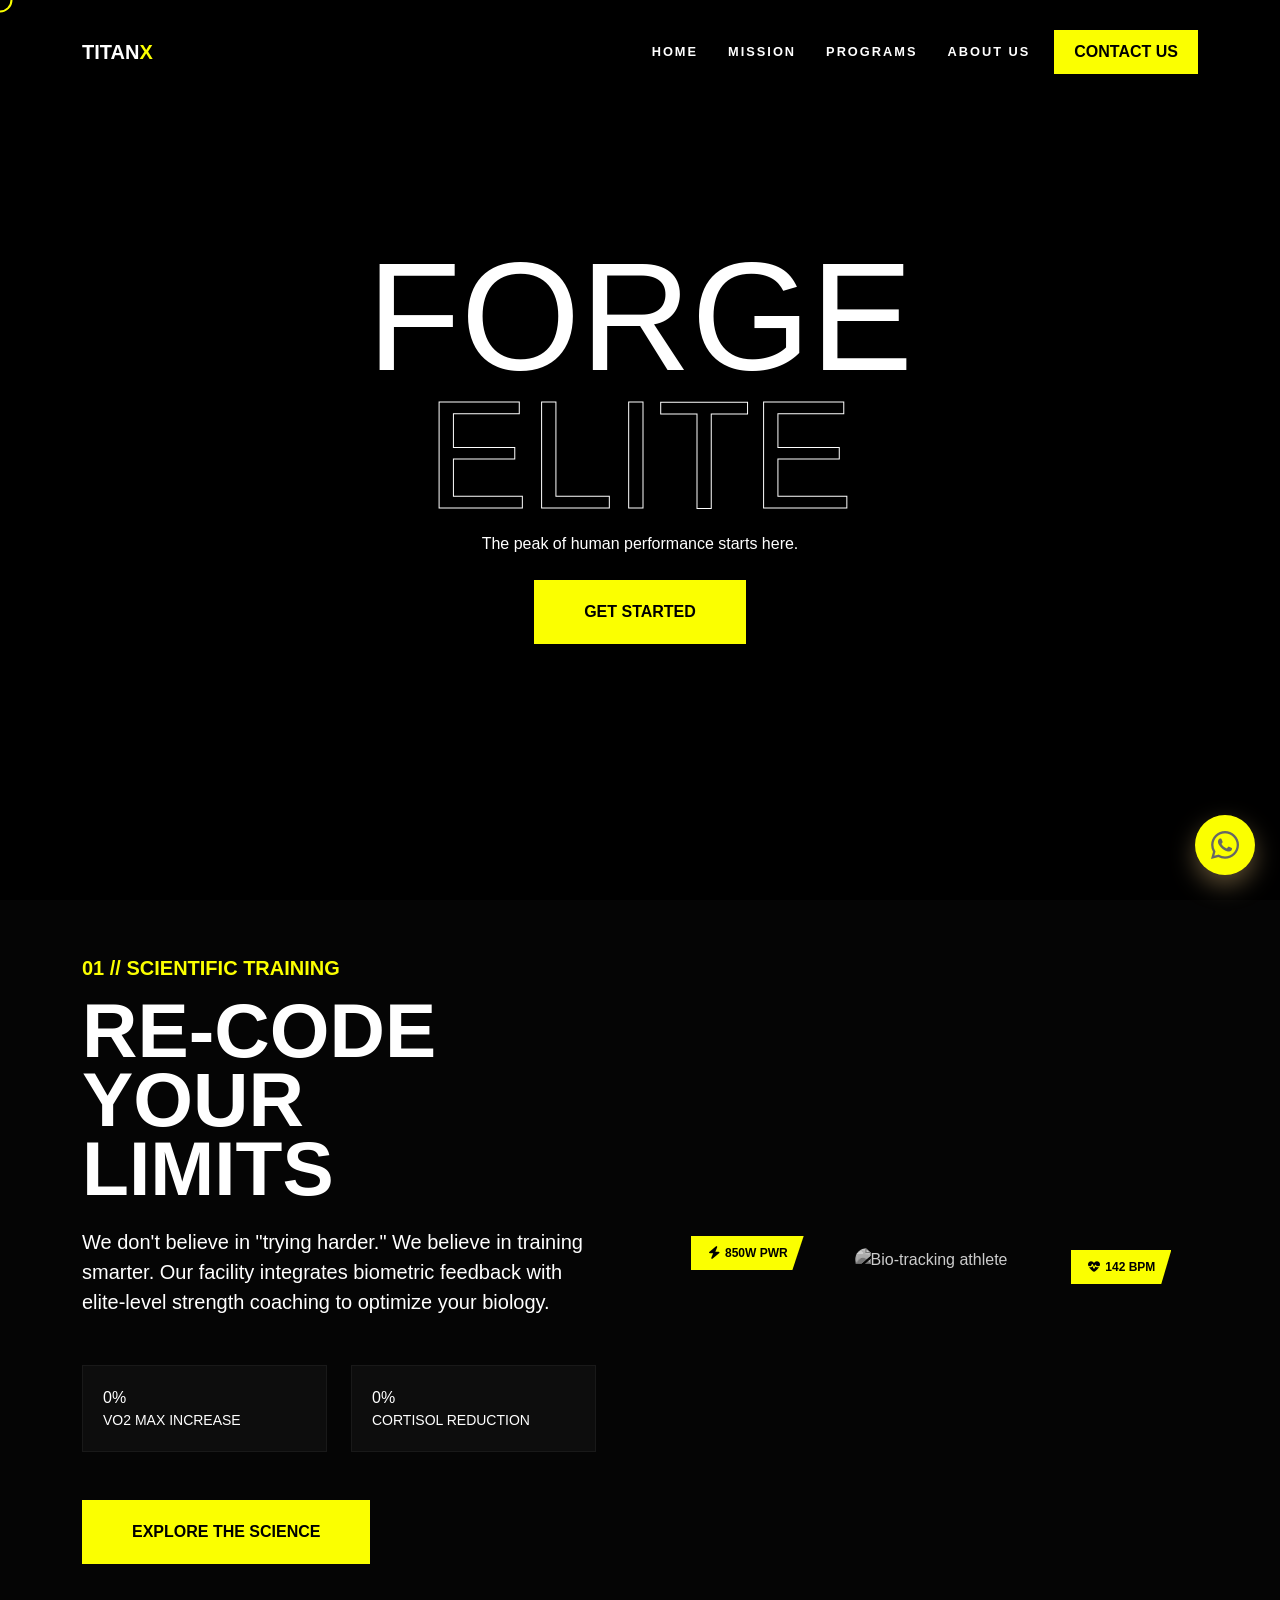
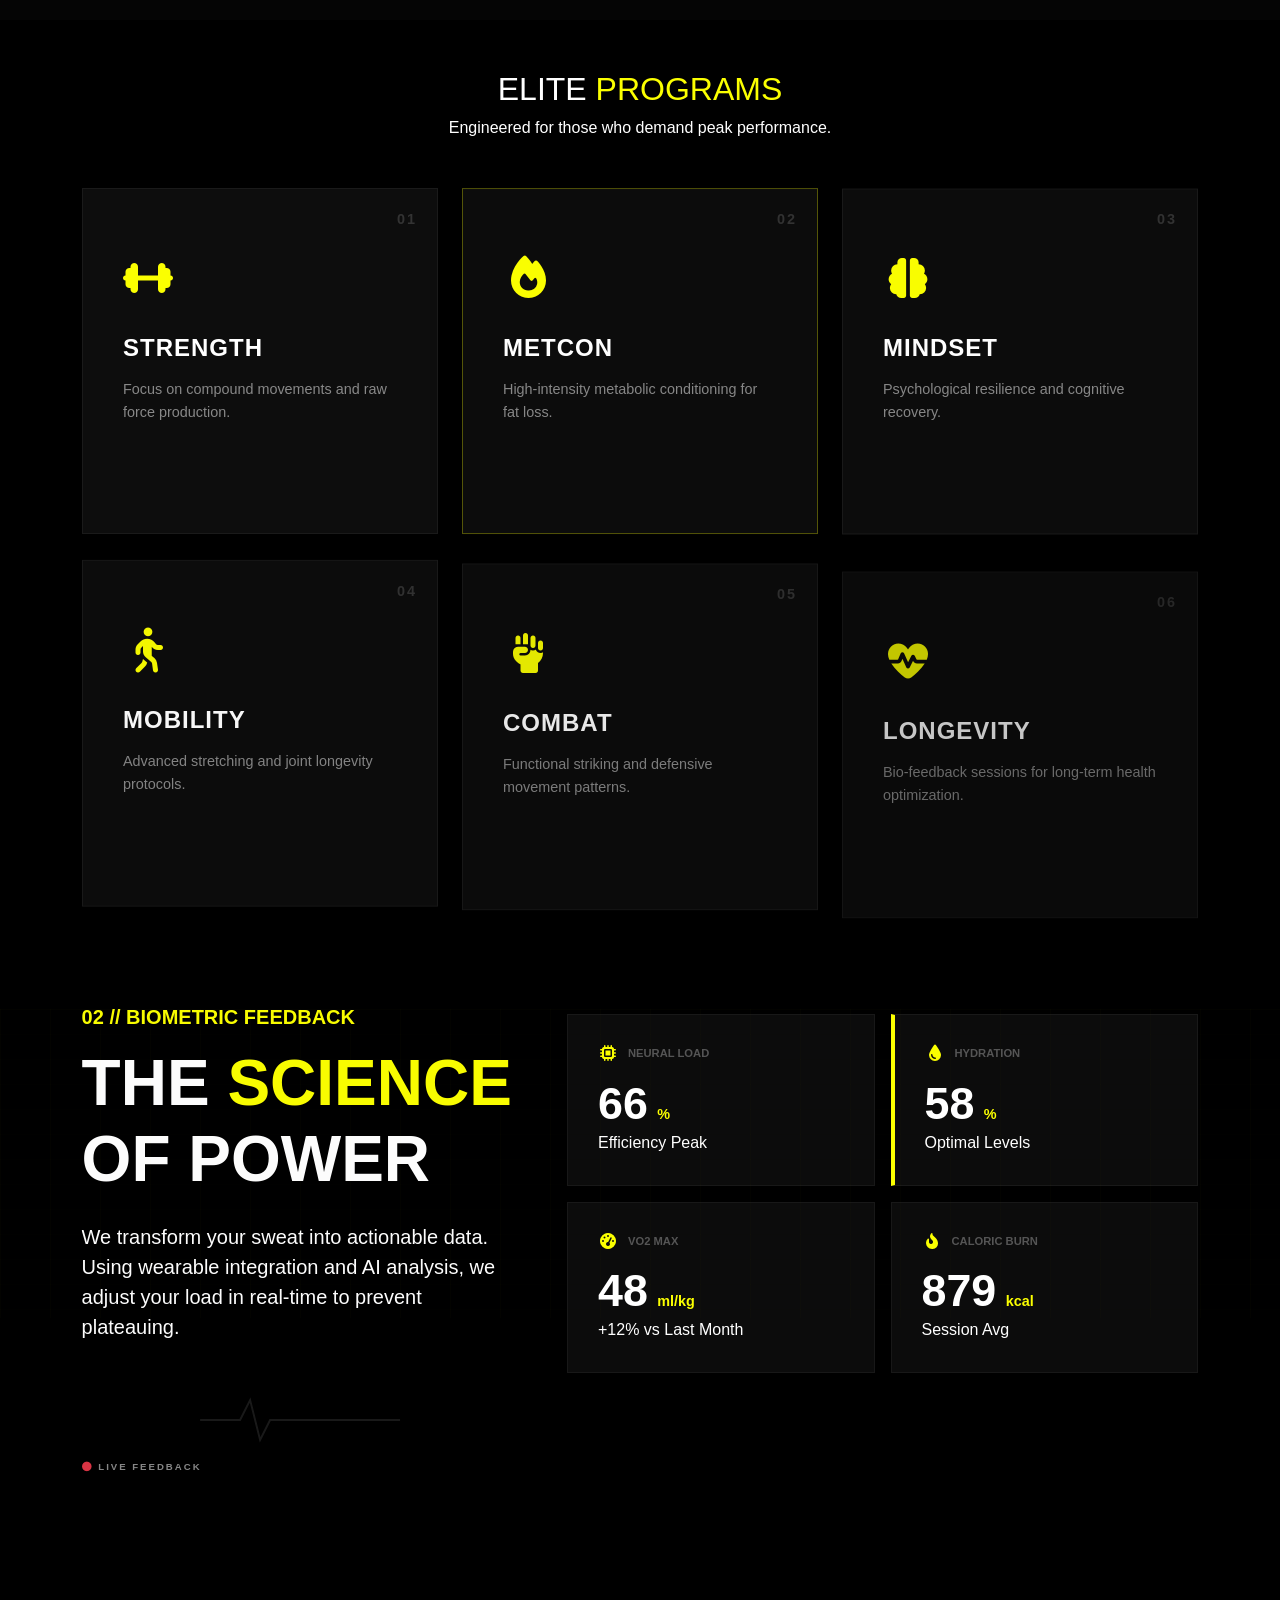
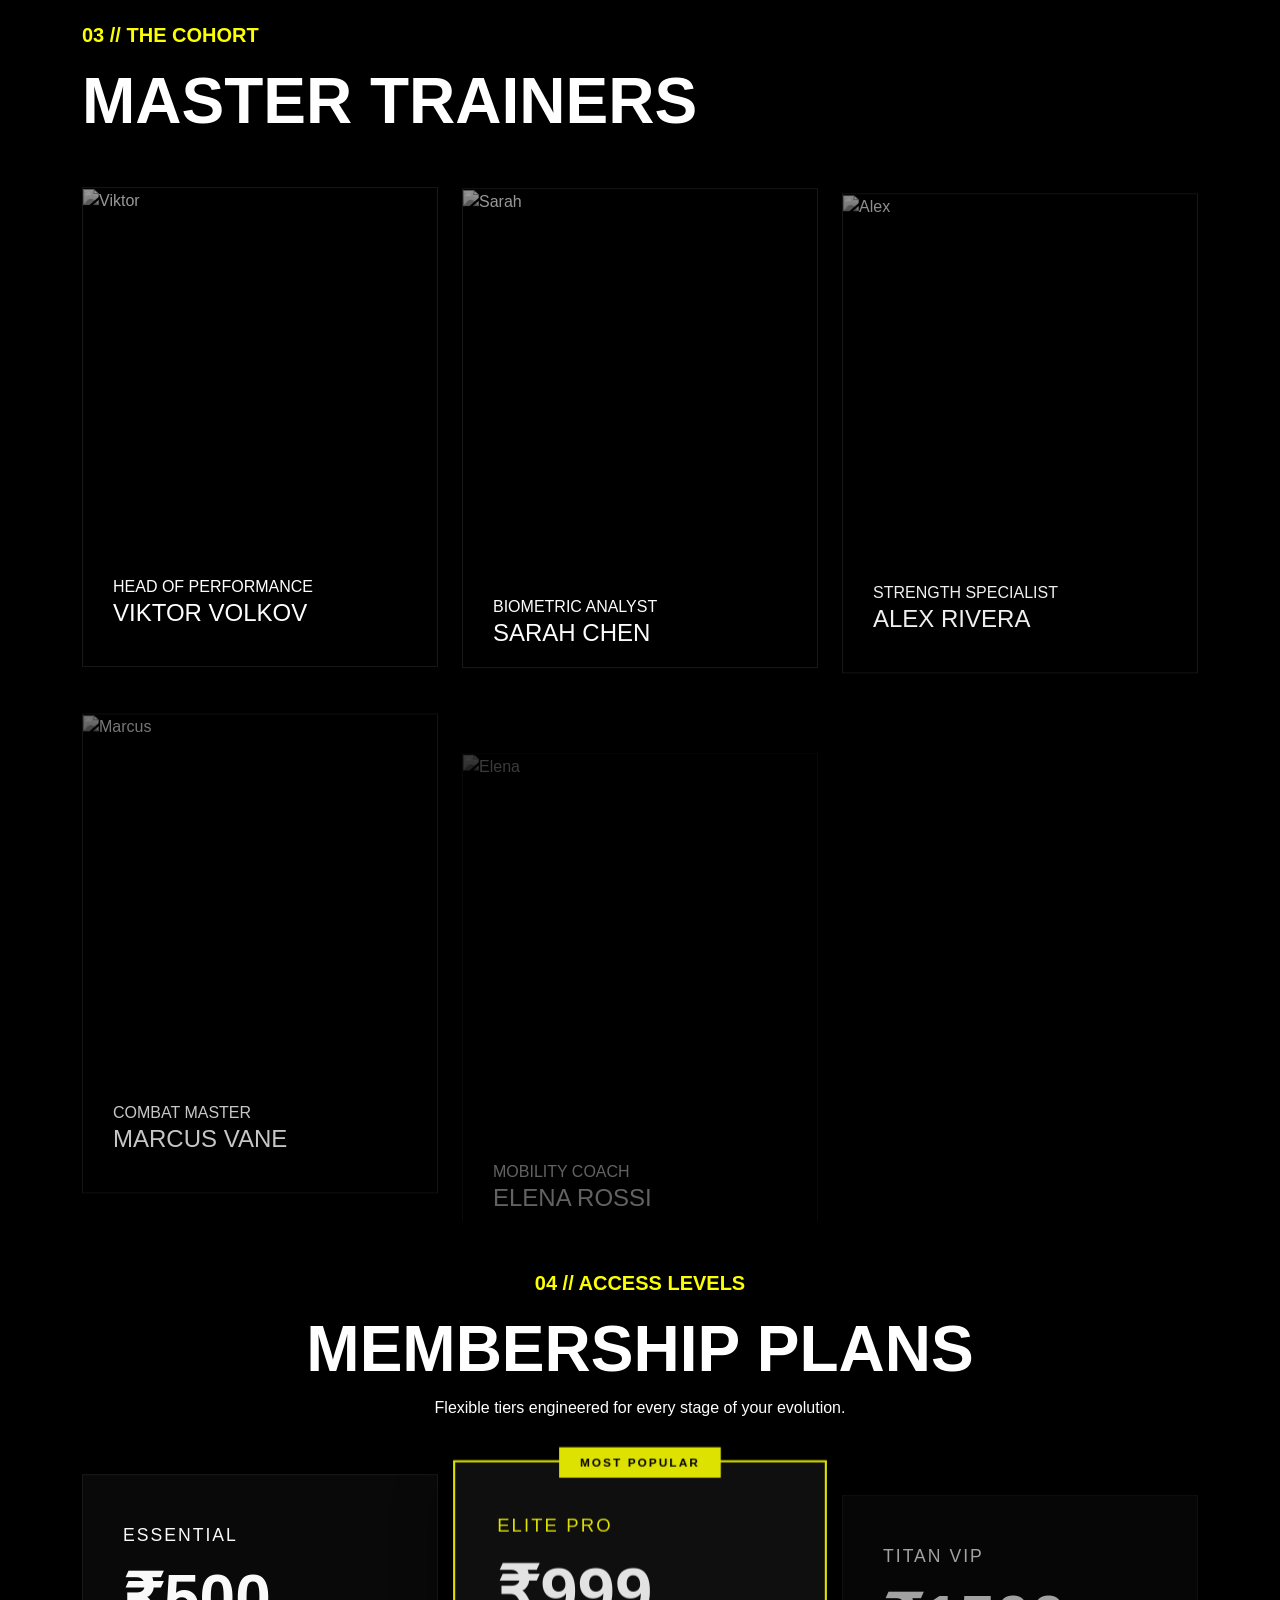
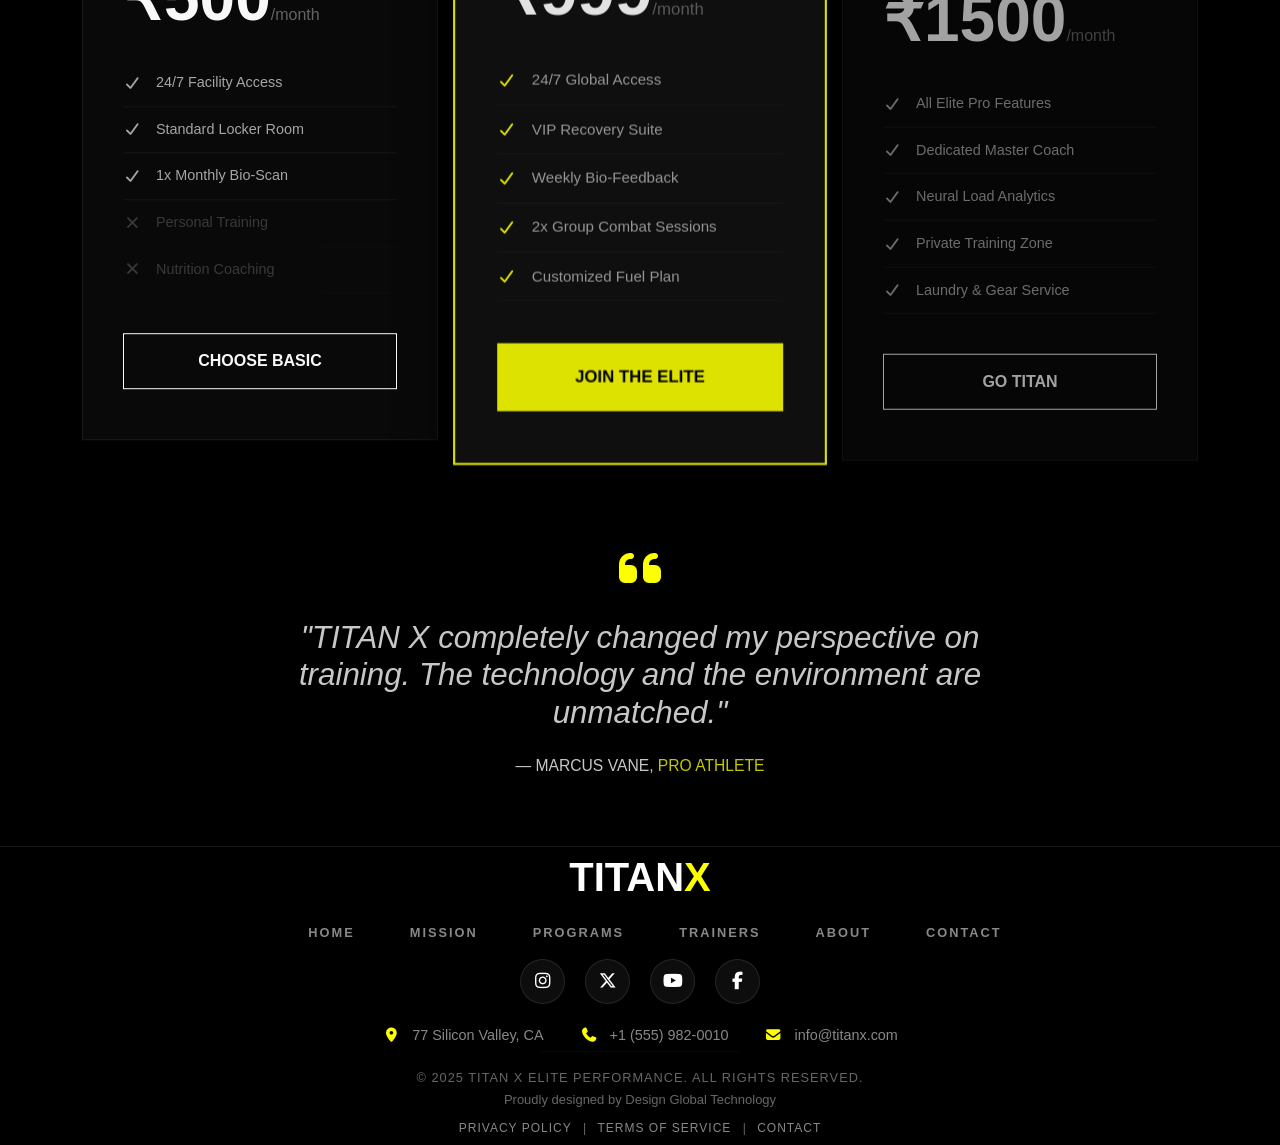
==== index.html @ 81ee7037 "second commit" ====
<!DOCTYPE html>
<html lang="en">
  <head>
    <meta charset="UTF-8" />
    <meta name="viewport" content="width=device-width, initial-scale=1.0" />
    <title>Document</title>

    <link rel="stylesheet" href="./bootstrap/css/bootstrap.min.css" />
    <link rel="stylesheet" href="./fontawesome/css/all.min.css" />

    <link rel="stylesheet" href="./css folder/style.css" />
  </head>
  <body>
    <div class="cursor"></div>

    <nav class="navbar navbar-expand-lg fixed-top custom-navbar">
      <div class="container">
        <a class="navbar-brand" href="index.html">TITAN<span>X</span></a>

        <div class="ms-auto d-flex align-items-center">
          <!-- Desktop Links -->
          <div class="nav-links d-none d-lg-flex me-4">
            <a href="./index.html">HOME</a>
            <a href="#about">MISSION</a>
            <a href="#programs">PROGRAMS</a>
            <a href="./about.html">ABOUT US</a>
          </div>

          <!-- Desktop Contact Button (UNCHANGED) -->
          <a href="./contact.html" class="btn-main-sm d-none d-lg-inline-flex">
            CONTACT US
          </a>

          <!-- Mobile Hamburger (NEW) -->
          <div class="hamburger d-lg-none">
            <span></span>
            <span></span>
            <span></span>
          </div>
        </div>
      </div>
    </nav>

    <!-- MOBILE MENU (USES SAME LINKS) -->
    <div class="mobile-nav">
      <div class="mobile-close">
        <span></span>
        <span></span>
      </div>

      <a href="./index.html">HOME</a>
      <a href="#about">MISSION</a>
      <a href="#programs">PROGRAMS</a>
      <a href="./about.html">ABOUT US</a>
      <a href="./contact.html" class="mobile-cta">CONTACT US</a>
    </div>

    <main>
      <header id="home" class="hero">
        <div class="hero-bg"></div>
        <div class="container text-center">
          <h1 class="hero-title">FORGE</h1>
          <h1 class="hero-title outline" style="padding-top: 15px">ELITE</h1>
          <p class="hero-para" style="padding-top: 15px">
            The peak of human performance starts here.
          </p>
          <div class="hero-btn-wrap mt-4">
            <a href="./contact.html" style="text-decoration: none">
              <button class="btn-ultra">GET STARTED</button>
            </a>
          </div>
        </div>
      </header>

      <!-- about section  -->

      <section
        id="about"
        class="dna-section py-100 position-relative overflow-hidden"
      >
        <div class="container">
          <div class="row align-items-center g-5">
            <div class="col-lg-6">
              <div class="content-wrapper">
                <h5 class="text-primary fw-bold mb-3">
                  01 // SCIENTIFIC TRAINING
                </h5>
                <h2 class="display-2 fw-black mb-4 dna-title">
                  RE-CODE YOUR <br /><span class="outline-text">LIMITS</span>
                </h2>
                <p class="lead text-secondary-light mb-5">
                  We don't believe in "trying harder." We believe in training
                  smarter. Our facility integrates biometric feedback with
                  elite-level strength coaching to optimize your biology.
                </p>

                <div class="row g-4">
                  <div class="col-sm-6">
                    <div class="metric-item h-100">
                      <div class="metric-val">
                        <span class="counter-dna" data-target="24">0</span>%
                      </div>
                      <p class="small text-uppercase mb-0">VO2 Max Increase</p>
                      <div class="metric-bar">
                        <div class="fill" style="width: 75%"></div>
                      </div>
                    </div>
                  </div>
                  <div class="col-sm-6">
                    <div class="metric-item h-100">
                      <div class="metric-val">
                        <span class="counter-dna" data-target="15">0</span>%
                      </div>
                      <p class="small text-uppercase mb-0">
                        Cortisol Reduction
                      </p>
                      <div class="metric-bar">
                        <div class="fill" style="width: 45%"></div>
                      </div>
                    </div>
                  </div>
                </div>

                <div class="mt-5">
                  <a href="./about.html" style="text-decoration: none">
                    <button class="btn-ultra">EXPLORE THE SCIENCE</button>
                  </a>
                </div>
              </div>
            </div>

            <div class="col-lg-6">
              <div class="dna-visual-wrapper position-relative text-center">
                <div class="scanner-circle"></div>

                <div class="img-container shadow-2-strong">
                  <img
                    src="https://images.unsplash.com/photo-1593079831268-3381b0db4a77?q=80&w=1000"
                    class="img-fluid dna-img"
                    alt="Bio-tracking athlete"
                  />
                </div>

                <div class="data-tag tag-top">
                  <i class="fas fa-heart-pulse"></i> 142 BPM
                </div>
                <div class="data-tag tag-bottom">
                  <i class="fas fa-bolt"></i> 850W PWR
                </div>
              </div>
            </div>
          </div>
        </div>
      </section>

      <!-- elite programs  -->
      <section id="programs" class="programs py-100">
        <div class="container">
          <div class="text-center mb-5">
            <h2 class="section-title reveal-up">
              ELITE <span class="text-primary">PROGRAMS</span>
            </h2>
            <p class="text-secondary-light reveal-up">
              Engineered for those who demand peak performance.
            </p>
          </div>

          <div class="row g-4">
            <div class="col-lg-4 col-md-6 prog-card-wrap">
              <div class="prog-card">
                <div class="prog-icon"><i class="fas fa-dumbbell"></i></div>
                <span class="prog-num">01</span>
                <h3>STRENGTH</h3>
                <p>Focus on compound movements and raw force production.</p>
                <div class="prog-arrow">
                  <i class="fas fa-chevron-right"></i>
                </div>
              </div>
            </div>
            <div class="col-lg-4 col-md-6 prog-card-wrap">
              <div class="prog-card active-card">
                <div class="prog-icon"><i class="fas fa-fire"></i></div>
                <span class="prog-num">02</span>
                <h3>METCON</h3>
                <p>High-intensity metabolic conditioning for fat loss.</p>
                <div class="prog-arrow">
                  <i class="fas fa-chevron-right"></i>
                </div>
              </div>
            </div>
            <div class="col-lg-4 col-md-6 prog-card-wrap">
              <div class="prog-card">
                <div class="prog-icon"><i class="fas fa-brain"></i></div>
                <span class="prog-num">03</span>
                <h3>MINDSET</h3>
                <p>Psychological resilience and cognitive recovery.</p>
                <div class="prog-arrow">
                  <i class="fas fa-chevron-right"></i>
                </div>
              </div>
            </div>
            <div class="col-lg-4 col-md-6 prog-card-wrap">
              <div class="prog-card">
                <div class="prog-icon">
                  <i class="fas fa-person-walking"></i>
                </div>
                <span class="prog-num">04</span>
                <h3>MOBILITY</h3>
                <p>Advanced stretching and joint longevity protocols.</p>
                <div class="prog-arrow">
                  <i class="fas fa-chevron-right"></i>
                </div>
              </div>
            </div>
            <div class="col-lg-4 col-md-6 prog-card-wrap">
              <div class="prog-card">
                <div class="prog-icon"><i class="fas fa-hand-fist"></i></div>
                <span class="prog-num">05</span>
                <h3>COMBAT</h3>
                <p>Functional striking and defensive movement patterns.</p>
                <div class="prog-arrow">
                  <i class="fas fa-chevron-right"></i>
                </div>
              </div>
            </div>
            <div class="col-lg-4 col-md-6 prog-card-wrap">
              <div class="prog-card">
                <div class="prog-icon"><i class="fas fa-heart-pulse"></i></div>
                <span class="prog-num">06</span>
                <h3>LONGEVITY</h3>
                <p>Bio-feedback sessions for long-term health optimization.</p>
                <div class="prog-arrow">
                  <i class="fas fa-chevron-right"></i>
                </div>
              </div>
            </div>
          </div>
        </div>
      </section>

      <!-- data driven section (Tech Section) -->

      <section
        id="tech"
        class="tech-section py-100 bg-black position-relative overflow-hidden"
      >
        <div class="tech-grid-bg"></div>

        <div class="container position-relative z-index-2">
          <div class="row align-items-center g-5">
            <div class="col-lg-5">
              <div class="reveal-left">
                <h5 class="text-primary fw-bold mb-3">
                  02 // BIOMETRIC FEEDBACK
                </h5>
                <h2 class="display-3 fw-black mb-4">
                  THE <span class="text-primary">SCIENCE</span> <br />
                  OF POWER
                </h2>
                <p class="text-secondary-light lead mb-5">
                  We transform your sweat into actionable data. Using wearable
                  integration and AI analysis, we adjust your load in real-time
                  to prevent plateauing.
                </p>

                <div class="waveform-container mb-5">
                  <svg viewBox="0 0 200 60" class="heart-rate-svg">
                    <polyline
                      class="back"
                      points="0,30 40,30 50,10 60,50 70,30 200,30"
                    ></polyline>
                    <polyline
                      class="front"
                      points="0,30 40,30 50,10 60,50 70,30 200,30"
                    ></polyline>
                  </svg>
                  <span class="live-label"
                    ><i class="fas fa-circle text-danger blink"></i> LIVE
                    FEEDBACK</span
                  >
                </div>
              </div>
            </div>

            <div class="col-lg-7">
              <div class="data-dashboard">
                <div class="row g-3">
                  <div class="col-md-6 float-item" data-speed="0.05">
                    <div class="data-tile">
                      <div class="tile-header">
                        <i class="fas fa-microchip"></i>
                        <span>NEURAL LOAD</span>
                      </div>
                      <div class="tile-body">
                        <h2 class="stat-number" data-target="94">0</h2>
                        <span class="unit">%</span>
                      </div>
                      <div class="tile-footer">Efficiency Peak</div>
                    </div>
                  </div>
                  <div class="col-md-6 float-item" data-speed="-0.03">
                    <div class="data-tile highlight">
                      <div class="tile-header">
                        <i class="fas fa-droplet"></i>
                        <span>HYDRATION</span>
                      </div>
                      <div class="tile-body">
                        <h2 class="stat-number" data-target="82">0</h2>
                        <span class="unit">%</span>
                      </div>
                      <div class="tile-footer">Optimal Levels</div>
                    </div>
                  </div>
                  <div class="col-md-6 float-item" data-speed="0.02">
                    <div class="data-tile">
                      <div class="tile-header">
                        <i class="fas fa-gauge-high"></i>
                        <span>VO2 MAX</span>
                      </div>
                      <div class="tile-body">
                        <h2 class="stat-number" data-target="68">0</h2>
                        <span class="unit">ml/kg</span>
                      </div>
                      <div class="tile-footer">+12% vs Last Month</div>
                    </div>
                  </div>
                  <div class="col-md-6 float-item" data-speed="-0.05">
                    <div class="data-tile">
                      <div class="tile-header">
                        <i class="fas fa-fire-flame-curved"></i>
                        <span>CALORIC BURN</span>
                      </div>
                      <div class="tile-body">
                        <h2 class="stat-number" data-target="1250">0</h2>
                        <span class="unit">kcal</span>
                      </div>
                      <div class="tile-footer">Session Avg</div>
                    </div>
                  </div>
                </div>
              </div>
            </div>
          </div>
        </div>
      </section>

      <!-- trainers section  -->
      <section
        id="trainers"
        class="trainers-section py-100 bg-darker overflow-hidden"
      >
        <div class="container">
          <div class="row mb-5 align-items-end reveal-up">
            <div class="col-lg-8">
              <h5 class="text-primary fw-bold mb-3">03 // THE COHORT</h5>
              <h2 class="display-3 fw-black mb-0">
                MASTER <span class="outline-text">TRAINERS</span>
              </h2>
            </div>
          </div>

          <div class="row g-4">
            <div class="col-lg-4 col-md-6 trainer-card-wrap">
              <div class="trainer-card">
                <img
                  src="https://images.unsplash.com/photo-1567013127542-490d757e51fc?q=80&w=800"
                  alt="Viktor"
                  class="trainer-img"
                />
                <div class="trainer-info">
                  <div class="trainer-role">HEAD OF PERFORMANCE</div>
                  <h4 class="trainer-name">VIKTOR VOLKOV</h4>
                  <div class="trainer-bio">
                    Specializing in Olympic lifting and metabolic optimization.
                  </div>
                </div>
              </div>
            </div>
            <div class="col-lg-4 col-md-6 trainer-card-wrap">
              <div class="trainer-card">
                <img
                  src="https://images.unsplash.com/photo-1585892478508-130c50eb7a69?q=80&w=870&auto=format&fit=crop&ixlib=rb-4.1.0&ixid=M3wxMjA3fDB8MHxwaG90by1wYWdlfHx8fGVufDB8fHx8fA%3D%3D"
                  alt="Sarah"
                  class="trainer-img"
                />
                <div class="trainer-info">
                  <div class="trainer-role">BIOMETRIC ANALYST</div>
                  <h4 class="trainer-name">SARAH CHEN</h4>
                  <div class="trainer-bio">
                    Expert in recovery protocols and neural efficiency.
                  </div>
                </div>
              </div>
            </div>
            <div class="col-lg-4 col-md-6 trainer-card-wrap">
              <div class="trainer-card">
                <img
                  src="https://images.unsplash.com/photo-1594381898411-846e7d193883?q=80&w=800"
                  alt="Alex"
                  class="trainer-img"
                />
                <div class="trainer-info">
                  <div class="trainer-role">STRENGTH SPECIALIST</div>
                  <h4 class="trainer-name">ALEX RIVERA</h4>
                  <div class="trainer-bio">
                    Focusing on raw power production and biomechanics.
                  </div>
                </div>
              </div>
            </div>
            <div class="col-lg-4 col-md-6 trainer-card-wrap">
              <div class="trainer-card">
                <img
                  src="https://images.unsplash.com/photo-1534438327276-14e5300c3a48?q=80&w=800"
                  alt="Marcus"
                  class="trainer-img"
                />
                <div class="trainer-info">
                  <div class="trainer-role">COMBAT MASTER</div>
                  <h4 class="trainer-name">MARCUS VANE</h4>
                  <div class="trainer-bio">
                    Professional MMA striking and defensive conditioning.
                  </div>
                </div>
              </div>
            </div>
            <div class="col-lg-4 col-md-6 trainer-card-wrap">
              <div class="trainer-card">
                <img
                  src="https://images.unsplash.com/photo-1550345332-09e3ac987658?q=80&w=800"
                  alt="Elena"
                  class="trainer-img"
                />
                <div class="trainer-info">
                  <div class="trainer-role">MOBILITY COACH</div>
                  <h4 class="trainer-name">ELENA ROSSI</h4>
                  <div class="trainer-bio">
                    Advanced fascia release and joint longevity expert.
                  </div>
                </div>
              </div>
            </div>
            <div class="col-lg-4 col-md-6 trainer-card-wrap">
              <div class="trainer-card">
                <img
                  src="https://images.unsplash.com/photo-1605296867304-46d5465a13f1?q=80&w=800"
                  alt="Jax"
                  class="trainer-img"
                />
                <div class="trainer-info">
                  <div class="trainer-role">NUTRITION SCIENCE</div>
                  <h4 class="trainer-name">JAXSON REED</h4>
                  <div class="trainer-bio">
                    Custom hormone-optimized fueling for high performance.
                  </div>
                </div>
              </div>
            </div>
          </div>
        </div>
      </section>

      <!-- MemberShip -->
      <section
        id="membership"
        class="membership-section py-100 position-relative"
      >
        <div class="container">
          <div class="text-center mb-5 reveal-up">
            <h5 class="text-primary fw-bold mb-3">04 // ACCESS LEVELS</h5>
            <h2 class="display-3 fw-black">
              MEMBERSHIP <span class="outline-text">PLANS</span>
            </h2>
            <p class="text-secondary-light">
              Flexible tiers engineered for every stage of your evolution.
            </p>
          </div>

          <div class="row g-4 align-items-center">
            <div class="col-lg-4 pricing-column">
              <div class="price-card">
                <div class="price-header">
                  <h4>ESSENTIAL</h4>
                  <div class="price-amount">₹500<span>/month</span></div>
                </div>
                <div class="price-body">
                  <ul class="feature-list">
                    <li><i class="fas fa-check"></i> 24/7 Facility Access</li>
                    <li><i class="fas fa-check"></i> Standard Locker Room</li>
                    <li><i class="fas fa-check"></i> 1x Monthly Bio-Scan</li>
                    <li class="disabled">
                      <i class="fas fa-xmark"></i> Personal Training
                    </li>
                    <li class="disabled">
                      <i class="fas fa-xmark"></i> Nutrition Coaching
                    </li>
                  </ul>
                  <a href="./contact.html">
                    <button class="btn-outline-white w-100">
                      CHOOSE BASIC
                    </button>
                  </a>
                </div>
              </div>
            </div>

            <div class="col-lg-4 pricing-column">
              <div class="price-card featured-card">
                <div class="popular-tag">MOST POPULAR</div>
                <div class="price-header">
                  <h4 class="text-primary">ELITE PRO</h4>
                  <div class="price-amount text-white">
                    ₹999<span>/month</span>
                  </div>
                </div>
                <div class="price-body">
                  <ul class="feature-list">
                    <li>
                      <i class="fas fa-check text-primary"></i> 24/7 Global
                      Access
                    </li>
                    <li>
                      <i class="fas fa-check text-primary"></i> VIP Recovery
                      Suite
                    </li>
                    <li>
                      <i class="fas fa-check text-primary"></i> Weekly
                      Bio-Feedback
                    </li>
                    <li>
                      <i class="fas fa-check text-primary"></i> 2x Group Combat
                      Sessions
                    </li>
                    <li>
                      <i class="fas fa-check text-primary"></i> Customized Fuel
                      Plan
                    </li>
                  </ul>
                  <a href="./contact.html" style="text-decoration: none">
                    <button class="btn-ultra w-100">JOIN THE ELITE</button>
                  </a>
                </div>
              </div>
            </div>

            <div class="col-lg-4 pricing-column">
              <div class="price-card">
                <div class="price-header">
                  <h4>TITAN VIP</h4>
                  <div class="price-amount">₹1500<span>/month</span></div>
                </div>
                <div class="price-body">
                  <ul class="feature-list">
                    <li><i class="fas fa-check"></i> All Elite Pro Features</li>
                    <li><i class="fas fa-check"></i> Dedicated Master Coach</li>
                    <li><i class="fas fa-check"></i> Neural Load Analytics</li>
                    <li><i class="fas fa-check"></i> Private Training Zone</li>
                    <li><i class="fas fa-check"></i> Laundry & Gear Service</li>
                  </ul>
                  <a href="./contact.html" style="text-decoration: none">
                    <button class="btn-outline-white w-100">GO TITAN</button>
                  </a>
                </div>
              </div>
            </div>
          </div>
        </div>
      </section>

      <!-- testimonial section  -->
      <section class="testimonials py-100">
        <div class="container text-center">
          <div class="quote-icon mb-4">
            <i class="fas fa-quote-left text-primary fa-3x"></i>
          </div>
          <div class="testimonial-slider">
            <h2 class="testimonial-text">
              "TITAN X completely changed my perspective on training. The
              technology and the environment are unmatched."
            </h2>
            <p class="client-name mt-4">
              — MARCUS VANE, <span class="text-primary">PRO ATHLETE</span>
            </p>
          </div>
        </div>
      </section>
    </main>

    <!-- Floating WhatsApp Button -->
    <a
      href="https://wa.me/919999999999?text=Hello%20I%20would%20like%20to%20book%20an%20Ayurveda%20consultation"
      class="whatsapp-float"
      target="_blank"
      aria-label="Chat on WhatsApp"
    >
      <i class="fab fa-whatsapp"></i>
    </a>

    <footer class="footer">
      <div class="container">
        <!-- Logo -->
        <div class="footer-logo text-center mb-3">
          <a href="./index.html" class="footer-brand">TITAN<span>X</span></a>
        </div>

        <!-- Navigation -->
        <div class="footer-nav text-center mb-3">
          <div class="nav-links">
            <a href="./index.html">HOME</a>
            <a href="#about">MISSION</a>
            <a href="#programs">PROGRAMS</a>
            <a href="#trainers">TRAINERS</a>
            <a href="./about.html">About</a>
            <a href="./contact.html">CONTACT</a>
          </div>
        </div>

        <!-- Social Links -->
        <div class="social-links text-center mb-3">
          <a href="#" class="social-icon"><i class="fab fa-instagram"></i></a>
          <a href="#" class="social-icon"><i class="fab fa-x-twitter"></i></a>
          <a href="#" class="social-icon"><i class="fab fa-youtube"></i></a>
          <a href="#" class="social-icon"><i class="fab fa-facebook-f"></i></a>
        </div>

        <!-- Contact Info -->
        <div class="contact-info text-center">
          <div class="contact-item d-inline-block mx-3">
            <i class="fas fa-map-marker-alt text-primary me-2"></i>
            <span>77 Silicon Valley, CA</span>
          </div>
          <div class="contact-item d-inline-block mx-3">
            <i class="fas fa-phone text-primary me-2"></i>
            <span>+1 (555) 982-0010</span>
          </div>
          <div class="contact-item d-inline-block mx-3">
            <i class="fas fa-envelope text-primary me-2"></i>
            <span>info@titanx.com</span>
          </div>
        </div>

        <!-- Divider -->
        <hr class="footer-divider mb-3" />

        <!-- Copyright -->
        <div class="footer-bottom text-center">
          <p class="copyright mb-0">
            © 2025 TITAN X ELITE PERFORMANCE. ALL RIGHTS RESERVED.
          </p>
          <span style="color: #666; font-size: 13px">
            Proudly designed by
            <a
              style="text-decoration: none; color: #666"
              href="https://designglobal.in/"
              target="_blank"
              >Design Global Technology</a
            >
          </span>
          <p class="legal-links mt-2 mb-2">
            <a href="#" class="legal-link">PRIVACY POLICY</a>
            <span class="mx-2">|</span>
            <a href="#" class="legal-link">TERMS OF SERVICE</a>
            <span class="mx-2">|</span>
            <a href="./contact.html" class="legal-link">CONTACT</a>
          </p>
        </div>
      </div>
    </footer>

    <script src="./gsap/gsap.min.js"></script>
    <script src="./gsap/ScrollTrigger.min.js"></script>
    <script src="./gsap/app.js"></script>
    <script src="./bootstrap/js/bootstrap.bundle.min.js"></script>
  </body>
</html>
---- css folder/style.css ----
:root {
  --primary: #fbff00; /* Electric Yellow */
  --bg: #000000;
  --card-bg: #0a0a0a;
}

body {
  background: var(--bg);
  color: white;
  font-family: "Inter", sans-serif;
  cursor: none;
  overflow-x: hidden;
}

/* Custom Cursor */
.cursor {
  width: 25px;
  height: 25px;
  border: 2px solid var(--primary);
  border-radius: 50%;
  position: fixed;
  pointer-events: none;
  z-index: 10000;
  transform: translate(-50%, -50%);
}

/* Global Elements */
.py-100 {
  padding: 50px 0;
}
.text-primary {
  color: var(--primary) !important;
}
.fw-black {
  font-weight: 900;
}

/* Navbar */
.navbar {
  padding: 30px 0;
  transition: 0.5s;
  z-index: 999;
}
.navbar.scrolled {
  background: rgba(0, 0, 0, 0.9);
  padding: 15px 0;
}
.navbar-brand {
  font-family: "Syncopate", sans-serif;
  font-weight: 700;
  color: white !important;
}
.navbar-brand span {
  color: var(--primary);
}
.nav-links a {
  color: white;
  text-decoration: none;
  margin-left: 30px;
  font-weight: 700;
  font-size: 0.8rem;
  letter-spacing: 2px;
  transition: 0.3s;
}
.nav-links a:hover {
  color: var(--primary);
}

.btn-main-sm {
  background: var(--primary);
  color: black;
  padding: 10px 20px;
  font-weight: 900;
  text-decoration: none;
  border-radius: 0px;
}


/* Hamburger */
.hamburger {
  width: 28px;
  height: 18px;
  display: flex;
  flex-direction: column;
  justify-content: space-between;
  cursor: pointer;
}

.hamburger span {
  height: 2px;
  width: 100%;
  background: #fff;
}

/* Mobile Menu */
.mobile-nav {
  position: fixed;
  inset: 0;
  background: #000;
  z-index: 999;
  display: flex;
  flex-direction: column;
  justify-content: center;
  align-items: center;
  gap: 30px;
  transform: translateY(-100%);
}

.mobile-nav a {
  font-size: 1.4rem;
  font-weight: 700;
  color: white;
  text-decoration: none;
}

.mobile-cta {
  margin-top: 20px;
  padding: 14px 40px;
  border: 1px solid var(--primary);
  color: var(--primary);
}



/* CLOSE BUTTON */
.mobile-close {
  position: absolute;
  top: 30px;
  right: 30px;
  width: 28px;
  height: 28px;
  cursor: pointer;
}

.mobile-close span {
  position: absolute;
  top: 50%;
  left: 0;
  width: 100%;
  height: 2px;
  background: #fff;
}

.mobile-close span:first-child {
  transform: rotate(45deg);
}

.mobile-close span:last-child {
  transform: rotate(-45deg);
}










/* Hero */
.hero {
  height: 100vh;
  display: flex;
  align-items: center;
  position: relative;
  overflow: hidden;
}
.hero-bg {
  position: absolute;
  top: 0;
  left: 0;
  width: 100%;
  height: 100%;
  background: url("https://images.unsplash.com/photo-1534438327276-14e5300c3a48?q=80&w=2070")
    center/cover;
  filter: brightness(0.3);
  z-index: -1;
  transform: scale(1.1);
}
.hero-title {
  font-family: "Syncopate", sans-serif;
  font-size: clamp(3rem, 12vw, 10rem);
  line-height: 0.8;
  margin: 0;
}
.outline {
  color: transparent;
  -webkit-text-stroke: 1px #fff;
}
.btn-ultra {
  background: var(--primary);
  border: none;
  padding: 20px 50px;
  font-weight: 900;
  font-size: 1rem;
  transition: 0.4s;
}
.btn-ultra:hover {
  transform: scale(1.1);
  box-shadow: 0 0 30px var(--primary);
}

/* Ensure the section takes full height on large screens if needed */
.dna-section {
  min-height: 80vh;
  display: flex;
  align-items: center;
  background: #050505;
}

/* Perfect alignment fix for the wrapper */
.content-wrapper {
  padding-right: 20px;
}

.dna-title {
  font-size: clamp(3rem, 6vw, 5.5rem);
  line-height: 0.9;
  margin-top: 0; /* Prevents title from pushing content down */
}

/* Metric Bars */
.metric-item {
  background: rgba(255, 255, 255, 0.03);
  padding: 20px;
  border: 1px solid rgba(255, 255, 255, 0.05);
}

/* Visual Wrapper Fixes */
.dna-visual-wrapper {
  display: flex;
  justify-content: center;
  align-items: center;
  height: 100%;
}

.dna-img {
  border-radius: 20px;
  max-height: 550px;
  width: 100%;
  object-fit: cover;
  filter: grayscale(1) brightness(0.8);
  transition: 0.5s ease;
}

.dna-img:hover {
  filter: grayscale(0) brightness(1);
}

/* Labels positioned relative to the container */
.data-tag {
  position: absolute;
  background: var(--primary);
  color: #000;
  padding: 8px 16px;
  font-weight: 900;
  font-size: 0.75rem;
  clip-path: polygon(0 0, 100% 0, 90% 100%, 0% 100%);
  z-index: 10;
}

.tag-top {
  top: 10%;
  right: 5%;
}
.tag-bottom {
  bottom: 10%;
  left: 5%;
}

/* Mobile Responsiveness */
@media (max-width: 991px) {
  .content-wrapper {
    text-align: center;
    padding-right: 0;
    margin-bottom: 50px;
  }
  .metric-item {
    margin-bottom: 10px;
  }
  .tag-top,
  .tag-bottom {
    display: none; /* Cleans up mobile view */
  }
}

/* ========= */
/* Program Grid Enhancements */
.prog-card {
  background: #0d0d0d;
  padding: 60px 40px;
  border: 1px solid #1a1a1a;
  position: relative;
  height: 100%;
  overflow: hidden;
  transition: 0.6s cubic-bezier(0.165, 0.84, 0.44, 1);
  z-index: 1;
}

.prog-num {
  position: absolute;
  top: 20px;
  right: 20px;
  font-size: 0.9rem;
  font-weight: 900;
  color: #333;
  letter-spacing: 2px;
}

.prog-icon {
  font-size: 2.5rem;
  color: var(--primary);
  margin-bottom: 25px;
  transition: 0.4s;
}

.prog-card h3 {
  font-size: 1.5rem;
  font-weight: 900;
  margin-bottom: 15px;
  letter-spacing: 1px;
}

.prog-card p {
  font-size: 0.9rem;
  color: #888;
  line-height: 1.6;
}

.prog-arrow {
  margin-top: 30px;
  font-size: 0.8rem;
  color: var(--primary);
  opacity: 0;
  transform: translateX(-10px);
  transition: 0.4s;
}

/* Hover State - Professional Glow */
.prog-card:hover {
  background: #111;
  border-color: var(--primary);
  transform: translateY(-10px);
  box-shadow: 0 20px 40px rgba(0, 0, 0, 0.6), 0 0 20px rgba(251, 255, 0, 0.1);
}

.prog-card:hover .prog-icon {
  transform: scale(1.1);
  filter: drop-shadow(0 0 8px var(--primary));
}

.prog-card:hover .prog-arrow {
  opacity: 1;
  transform: translateX(0);
}

/* Special styling for the active/highlighted card */
.active-card {
  border: 1px solid rgba(251, 255, 0, 0.3);
}

/* Responsive Typography & Layouts */
@media (max-width: 991px) {
  .hero-title {
    font-size: 5rem;
  }
  .hero {
    height: 80vh;
  }
  .navbar {
    background: rgba(0, 0, 0, 0.95);
    padding: 15px 0;
  }
  .cursor {
    display: none;
  } /* Hide custom cursor on touch devices */
  body {
    cursor: auto;
  }

  .py-100 {
    padding: 30px 0;
  }
}

@media (max-width: 576px) {
  .hero-title {
    font-size: 3.5rem;
  }
  .py-100 {
    padding: 30px 0;
  }
  /* .btn-ultra {
    width: 100%;
    margin-bottom: 10px;
  } */
}

/* Trainer Section Styling */
/* Card Grid Enhancements */
.trainer-card {
  position: relative;
  height: 480px; /* Consistent height for a professional grid */
  overflow: hidden;
  background: #000;
  border: 1px solid #1a1a1a;
  transition: border-color 0.3s ease;
}

.trainer-card:hover {
  border-color: var(--primary);
}

.trainer-img {
  width: 100%;
  height: 100%;
  object-fit: cover;
  filter: grayscale(1) contrast(1.1) brightness(0.6);
  transition: 0.8s cubic-bezier(0.2, 1, 0.3, 1);
}

.trainer-card:hover .trainer-img {
  filter: grayscale(0) contrast(1) brightness(1);
  transform: scale(1.08);
}

.trainer-info {
  position: absolute;
  bottom: 0;
  left: 0;
  width: 100%;
  padding: 30px;
  background: linear-gradient(0deg, rgba(0, 0, 0, 1) 30%, transparent 100%);
  transform: translateY(40px);
  transition: 0.5s cubic-bezier(0.2, 1, 0.3, 1);
}

.trainer-card:hover .trainer-info {
  transform: translateY(0);
}

.trainer-bio {
  font-size: 0.8rem;
  color: #ccc;
  margin-top: 10px;
  opacity: 0;
  transition: 0.4s 0.2s; /* Delayed fade for extra polish */
}

.trainer-card:hover .trainer-bio {
  opacity: 1;
}

/* Mobile Responsiveness for 6 cards */
@media (max-width: 991px) {
  .trainer-card {
    height: 400px;
  }
  .trainer-info {
    transform: translateY(0);
  }
  .trainer-bio {
    opacity: 1;
  }
}

/* Pricing Section Styling */
/* Membership Section Styling */
.membership-section {
  background: #000;
}

.price-card {
  background: #0a0a0a;
  border: 1px solid #1a1a1a;
  padding: 50px 40px;
  position: relative;
  transition: 0.5s cubic-bezier(0.19, 1, 0.22, 1);
  height: 100%;
}

.price-header h4 {
  font-family: "Syncopate", sans-serif;
  font-size: 1.1rem;
  letter-spacing: 2px;
  margin-bottom: 20px;
}

.price-amount {
  font-family: "Inter", sans-serif;
  font-size: 4rem;
  font-weight: 900;
  line-height: 1;
  margin-bottom: 30px;
}

.price-amount span {
  font-size: 1rem;
  color: #666;
  font-weight: 400;
}

.feature-list {
  list-style: none;
  padding: 0;
  margin: 0 0 40px 0;
}

.feature-list li {
  padding: 12px 0;
  border-bottom: 1px solid rgba(255, 255, 255, 0.05);
  font-size: 0.9rem;
  color: #aaa;
  display: flex;
  align-items: center;
  gap: 15px;
}

.feature-list li.disabled {
  opacity: 0.3;
}

/* Featured Card Style */
.featured-card {
  border: 2px solid var(--primary);
  background: #111;
  transform: scale(1.05);
  z-index: 10;
  box-shadow: 0 20px 50px rgba(0, 0, 0, 0.8);
}

.popular-tag {
  position: absolute;
  top: 0;
  left: 50%;
  transform: translate(-50%, -50%);
  background: var(--primary);
  color: #000;
  padding: 6px 20px;
  font-weight: 900;
  font-size: 0.7rem;
  letter-spacing: 2px;
}

/* Button Styles */
.btn-outline-white {
  background: transparent;
  border: 1px solid white;
  color: white;
  padding: 15px;
  font-weight: 900;
  transition: 0.3s;
}

.btn-outline-white:hover {
  background: white;
  color: black;
}

/* Hover Effect */
.price-card:hover:not(.featured-card) {
  border-color: #333;
  transform: translateY(-10px);
}

@media (max-width: 991px) {
  .featured-card {
    transform: scale(1);
    margin: 30px 0;
  }
}

/* Testimonials Styling */
.testimonials {
  background: linear-gradient(rgba(0, 0, 0, 0.8), rgba(0, 0, 0, 0.8)),
    url("https://images.unsplash.com/photo-1541534741688-6078c6bfb5c5?q=80&w=2069")
      center/cover fixed;
}
.testimonial-text {
  font-family: "Inter", sans-serif;
  font-weight: 400;
  font-style: italic;
  max-width: 800px;
  margin: 0 auto;
}

/* Button Fixes */
.btn-primary-custom {
  background: var(--primary);
  color: black;
  border: none;
  padding: 12px;
  font-weight: 900;
}
.btn-outline-primary {
  border: 1px solid var(--primary);
  color: var(--primary);
  padding: 12px;
  font-weight: 900;
  background: transparent;
}

/* Tech Section  */
/* Tech Grid Background */
.tech-grid-bg {
  position: absolute;
  top: 0;
  left: 0;
  width: 100%;
  height: 100%;
  background-image: linear-gradient(
      rgba(251, 255, 0, 0.05) 1px,
      transparent 1px
    ),
    linear-gradient(90deg, rgba(251, 255, 0, 0.05) 1px, transparent 1px);
  background-size: 50px 50px;
  perspective: 1000px;
  transform: rotateX(60deg) translateY(-200px);
  z-index: 1;
  opacity: 0.3;
}

/* Data Tile Styling */
.data-tile {
  background: rgba(15, 15, 15, 0.8);
  backdrop-filter: blur(10px);
  border: 1px solid rgba(255, 255, 255, 0.05);
  padding: 30px;
  height: 100%;
  transition: 0.4s;
}

.data-tile:hover {
  border-color: var(--primary);
  background: rgba(251, 255, 0, 0.03);
  transform: translateY(-5px);
}

.data-tile.highlight {
  border-left: 4px solid var(--primary);
}

.tile-header {
  display: flex;
  align-items: center;
  gap: 10px;
  font-size: 0.7rem;
  font-weight: 900;
  color: #555;
  margin-bottom: 15px;
}
.tile-header i {
  color: var(--primary);
  font-size: 1rem;
}

.stat-number {
  font-family: "Syncopate", sans-serif;
  font-size: 2.8rem;
  font-weight: 700;
  display: inline;
}
.unit {
  color: var(--primary);
  font-weight: 900;
  margin-left: 5px;
  font-size: 0.9rem;
}

/* Heart Rate Waveform Animation */
.heart-rate-svg {
  width: 100%;
  height: 60px;
  overflow: hidden;
}
.back {
  fill: none;
  stroke: rgba(255, 255, 255, 0.1);
  stroke-width: 2;
}
.front {
  fill: none;
  stroke: var(--primary);
  stroke-width: 2;
  stroke-dasharray: 1000;
  stroke-dashoffset: 1000;
  animation: draw 3s linear infinite;
}

@keyframes draw {
  to {
    stroke-dashoffset: 0;
  }
}
.blink {
  animation: blink 1s infinite;
}
@keyframes blink {
  0%,
  100% {
    opacity: 1;
  }
  50% {
    opacity: 0;
  }
}

.live-label {
  font-size: 0.6rem;
  font-weight: 900;
  letter-spacing: 2px;
  color: #888;
  margin-top: 10px;
  display: block;
}

/* Responsive Adjustments */
@media (max-width: 991px) {
  .tech-grid-bg {
    display: none;
  }
  .stat-number {
    font-size: 2.2rem;
  }
}

/* ====================
   SIMPLE FOOTER STYLES
   ==================== */

.footer {
  background: #000;
  border-top: 1px solid rgba(255, 255, 255, 0.1);
  position: relative;
}

/* Footer Logo */
.footer-brand {
  font-family: "Syncopate", sans-serif;
  font-weight: 900;
  font-size: 2.5rem;
  color: white;
  text-decoration: none;
  display: inline-block;
  transition: 0.3s;
}

.footer-brand span {
  color: var(--primary);
}

.footer-brand:hover {
  transform: scale(1.05);
}

/* Navigation Links */
.footer-nav .nav-links {
  display: flex;
  justify-content: center;
  flex-wrap: wrap;
  gap: 25px;
}

.footer-nav .nav-links a {
  color: #888;
  text-decoration: none;
  font-size: 0.8rem;
  font-weight: 700;
  letter-spacing: 2px;
  text-transform: uppercase;
  transition: 0.3s;
  position: relative;
}

.footer-nav .nav-links a:hover {
  color: var(--primary);
}

.footer-nav .nav-links a::after {
  content: "";
  position: absolute;
  bottom: -5px;
  left: 0;
  width: 0;
  height: 1px;
  background: var(--primary);
  transition: width 0.3s;
}

.footer-nav .nav-links a:hover::after {
  width: 100%;
}

/* Social Icons */
.social-links {
  display: flex;
  justify-content: center;
  gap: 20px;
}

.social-icon {
  width: 45px;
  height: 45px;
  background: rgba(255, 255, 255, 0.05);
  border: 1px solid rgba(255, 255, 255, 0.1);
  border-radius: 50%;
  display: flex;
  align-items: center;
  justify-content: center;
  color: white;
  text-decoration: none;
  transition: 0.3s;
  font-size: 1.1rem;
}

.social-icon:hover {
  background: var(--primary);
  color: black;
  transform: translateY(-3px);
  box-shadow: 0 5px 15px rgba(251, 255, 0, 0.2);
}

/* Contact Info */
.contact-info {
  color: #888;
  font-size: 0.9rem;
}

.contact-item {
  padding: 5px 0;
}

.contact-item i {
  font-size: 0.9rem;
}

/* Footer Divider */
.footer-divider {
  border-color: rgba(255, 255, 255, 0.1);
  margin: 0 auto;
  max-width: 200px;
}

/* Copyright & Legal */
.copyright {
  color: #666;
  font-size: 0.8rem;
  letter-spacing: 1px;
}

.legal-links {
  color: #666;
  font-size: 0.75rem;
}

.legal-link {
  color: #888;
  text-decoration: none;
  transition: 0.3s;
  letter-spacing: 1px;
}

.legal-link:hover {
  color: var(--primary);
}

/* ====================
   RESPONSIVE FOOTER
   ==================== */

@media (max-width: 768px) {
  .footer {
    padding: 10px 0 !important;
  }

  .footer-brand {
    font-size: 2rem;
  }

  .footer-nav .nav-links {
    gap: 15px;
    justify-content: center;
  }

  .footer-nav .nav-links a {
    font-size: 0.7rem;
    margin: 0 8px;
  }

  .contact-info {
    display: flex;
    flex-direction: column;
    gap: 15px;
  }

  .contact-item {
    margin: 5px 0 !important;
  }
}

@media (max-width: 576px) {
  .footer-nav .nav-links {
    flex-direction: column;
    gap: 15px;
  }

  .social-links {
    gap: 15px;
  }

  .social-icon {
    width: 40px;
    height: 40px;
    font-size: 1rem;
  }

  .legal-links {
    display: flex;
    flex-direction: column;
    gap: 10px;
  }

  .legal-links span {
    display: none;
  }

  .copyright {
    font-size: 0.7rem;
    line-height: 1.5;
  }
}

@media (max-width: 360px) {
  .footer-brand {
    font-size: 1.8rem;
  }

  .social-links {
    flex-wrap: wrap;
  }
}

/* === FLOATING WHATSAPP BUTTON === */
.whatsapp-float {
  position: fixed;
  bottom: 25px;
  right: 25px;
  width: 60px;
  height: 60px;
  background: #fbff00;
  color: #666666;
  border-radius: 50%;
  display: flex;
  align-items: center;
  justify-content: center;
  font-size: 32px;
  text-decoration: none;
  z-index: 9999;
  box-shadow: 0 10px 25px rgba(201, 169, 110, 0.45);
  transition: all 0.3s ease;
  animation: whatsapp-pulse 2.5s infinite;
}

.whatsapp-float:hover {
  transform: translateY(-4px) scale(1.05);
  box-shadow: 0 15px 35px rgba(201, 169, 110, 0.6);
}

/* Pulse Effect */
@keyframes whatsapp-pulse {
  0% {
    box-shadow: 0 0 0 0 rgba(201, 169, 110, 0.6);
  }
  70% {
    box-shadow: 0 0 0 18px rgba(37, 211, 102, 0);
  }
  100% {
    box-shadow: 0 0 0 0 rgba(37, 211, 102, 0);
  }
}

/* Mobile adjustment */
@media (max-width: 768px) {
  .whatsapp-float {
    width: 55px;
    height: 55px;
    font-size: 28px;
    bottom: 20px;
    right: 20px;
  }
}
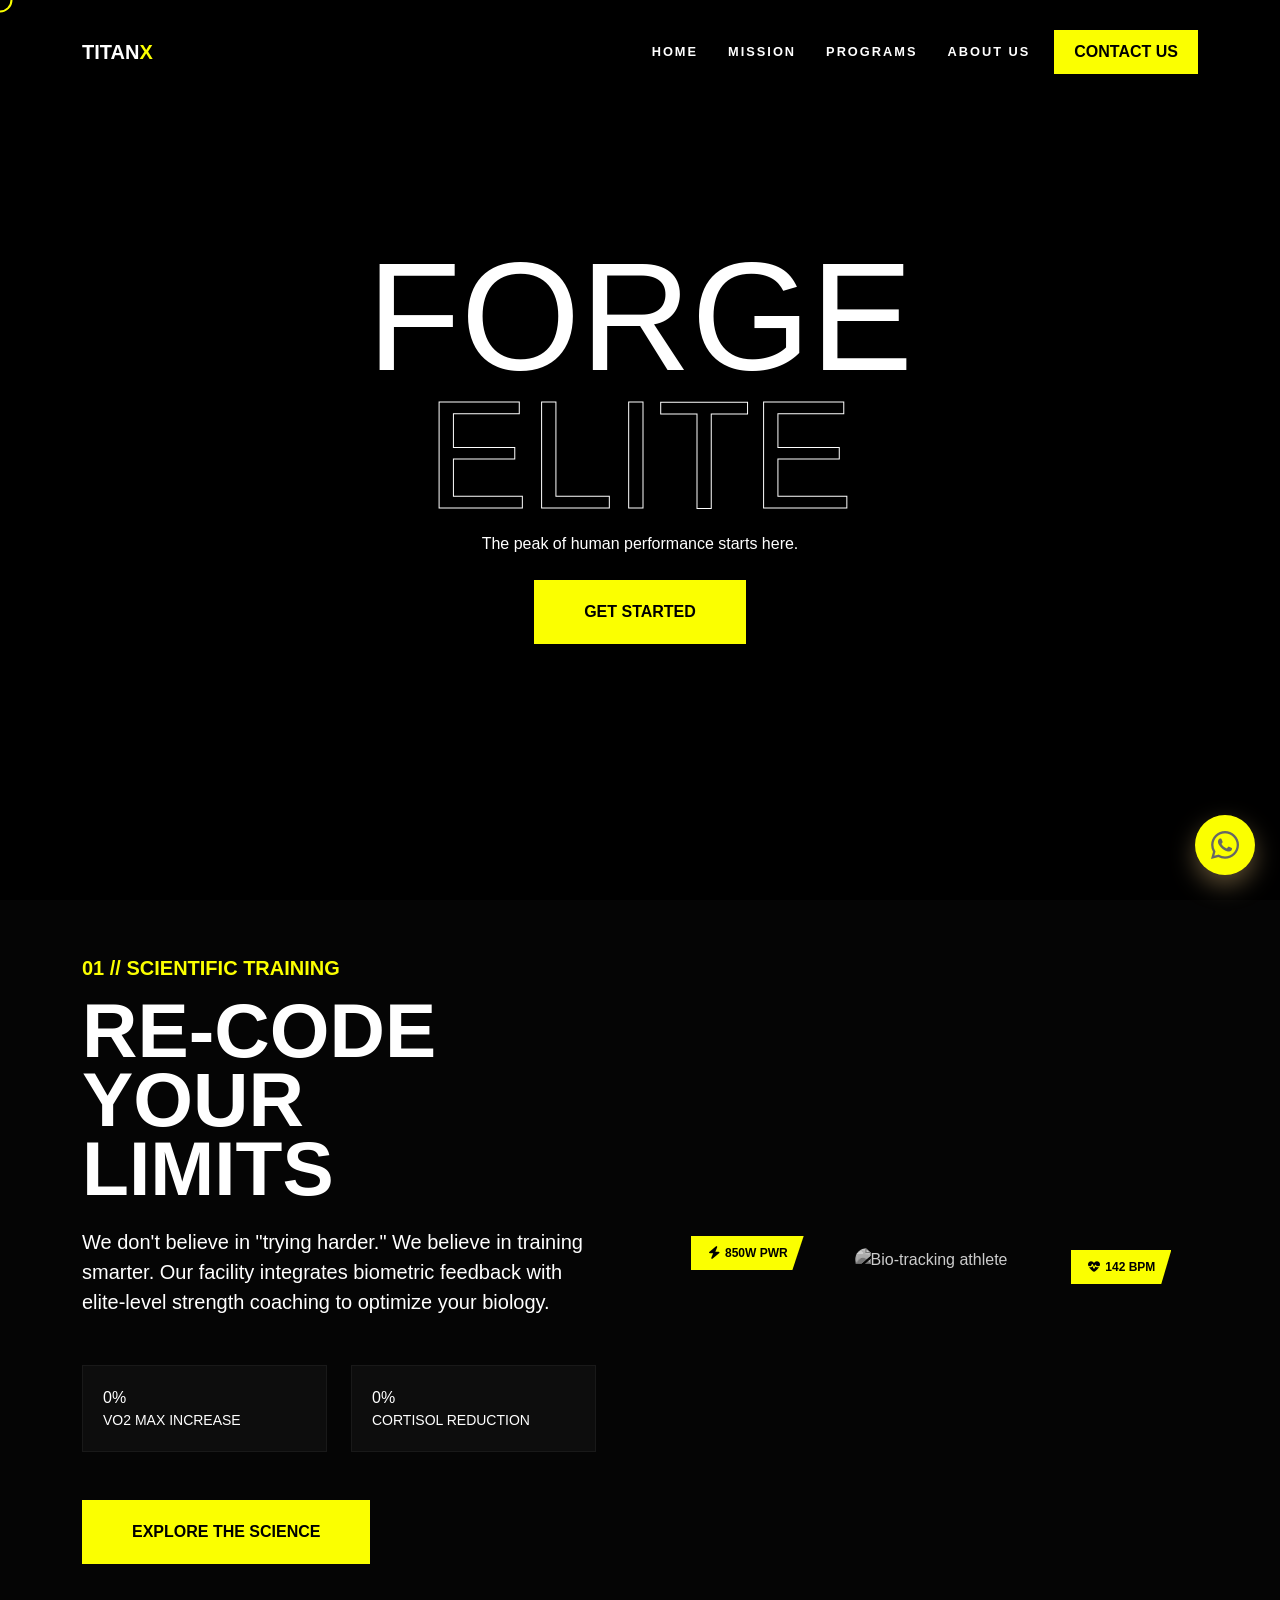
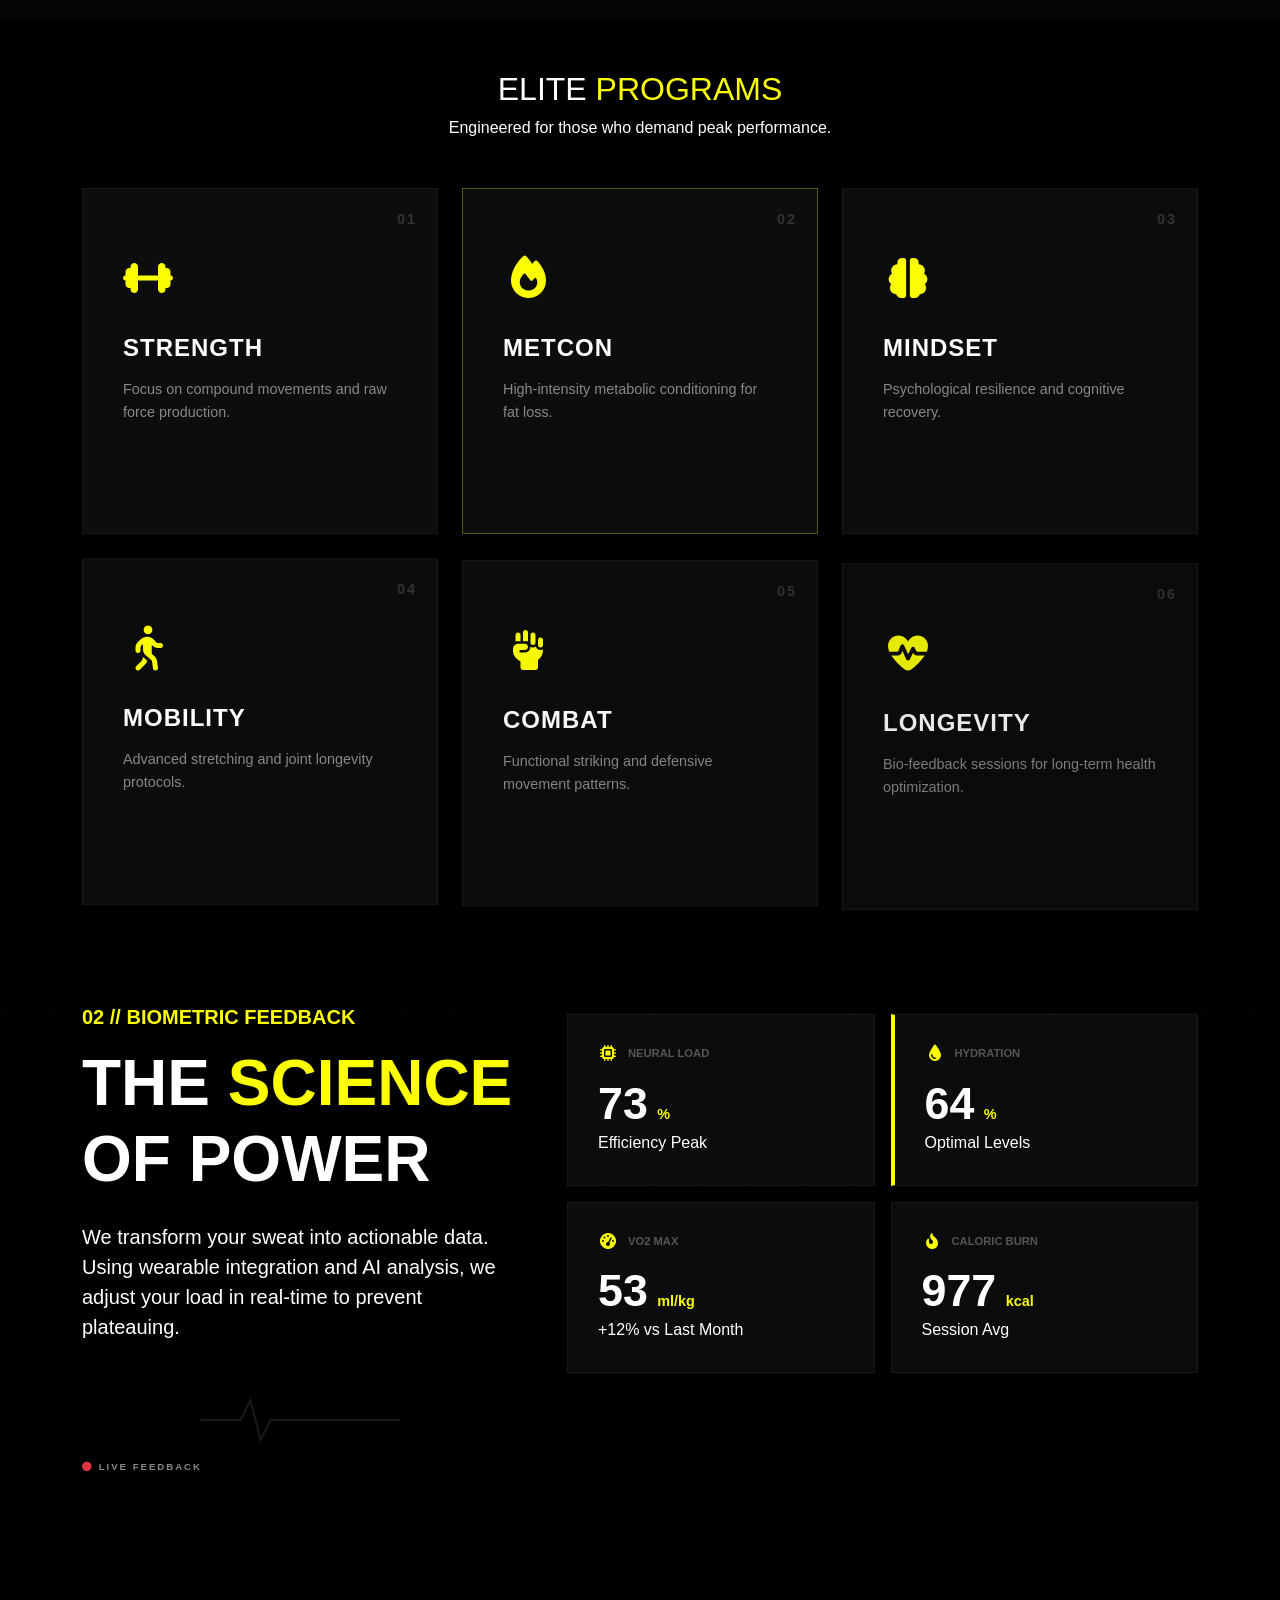
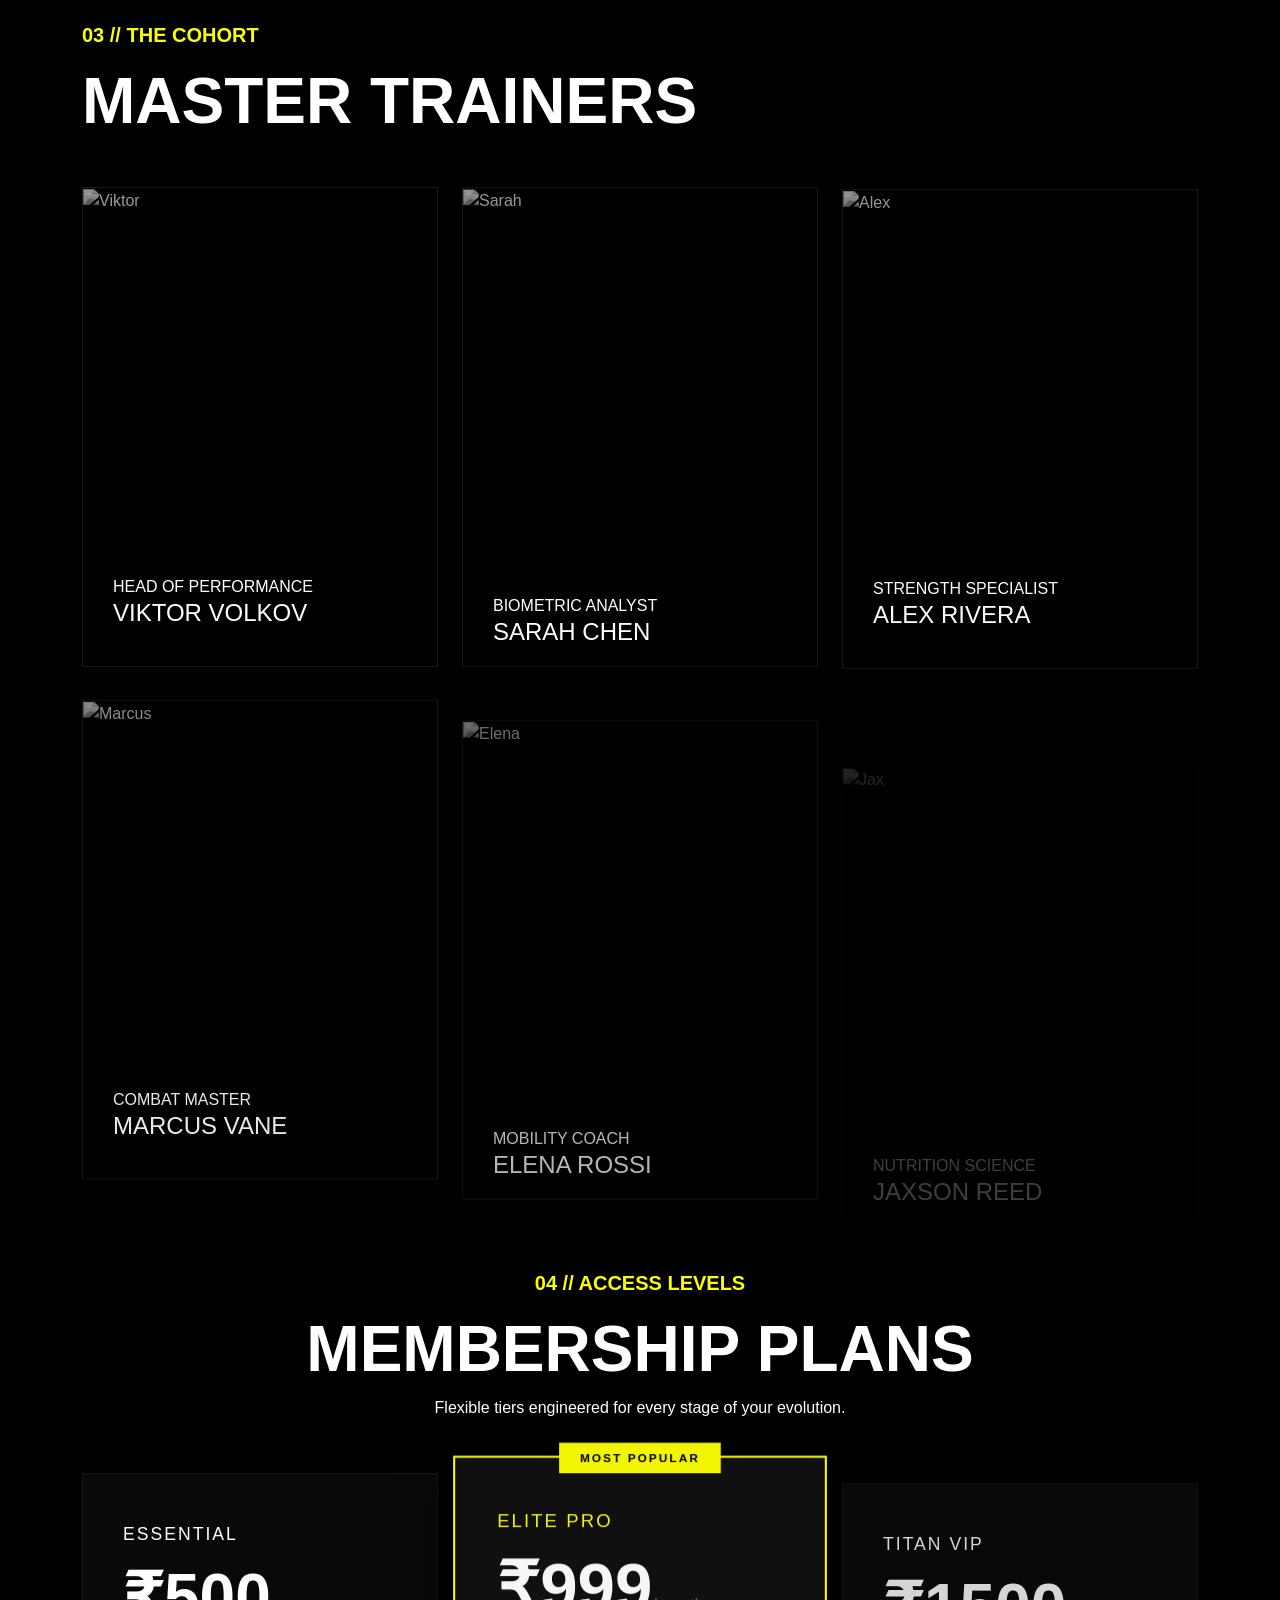
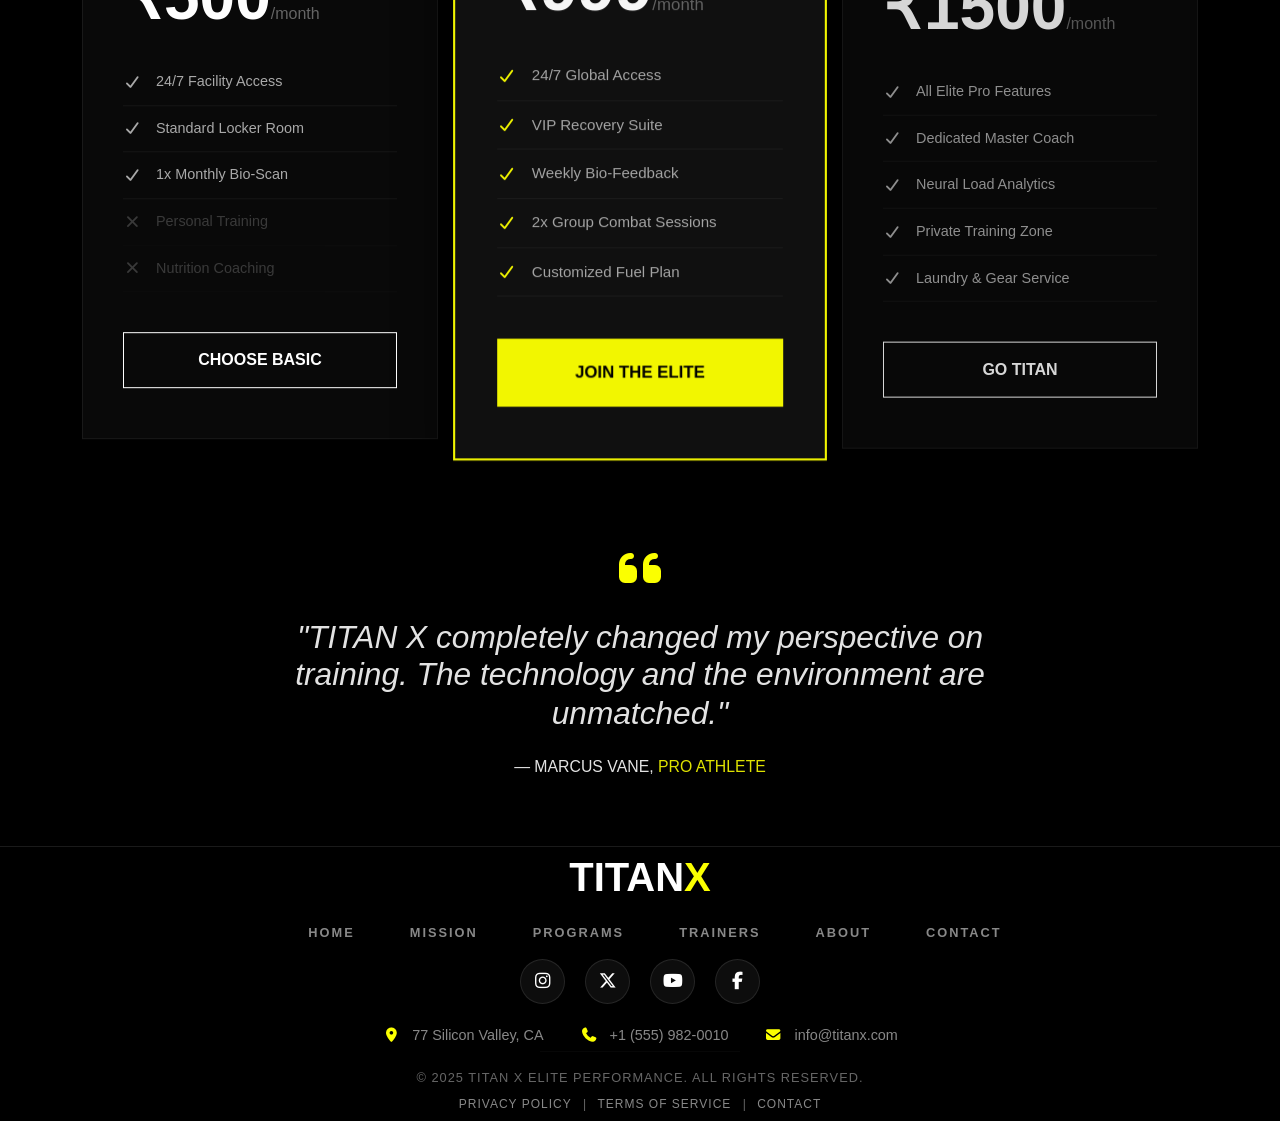
==== commit c2ed031c: "ADDED" ====
--- a/index.html
+++ b/index.html
@@ -647,7 +647,7 @@
           <p class="copyright mb-0">
             © 2025 TITAN X ELITE PERFORMANCE. ALL RIGHTS RESERVED.
           </p>
-          <span style="color: #666; font-size: 13px">
+          <!-- <span style="color: #666; font-size: 13px">
             Proudly designed by
             <a
               style="text-decoration: none; color: #666"
@@ -655,7 +655,7 @@
               target="_blank"
               >Design Global Technology</a
             >
-          </span>
+          </span> -->
           <p class="legal-links mt-2 mb-2">
             <a href="#" class="legal-link">PRIVACY POLICY</a>
             <span class="mx-2">|</span>
